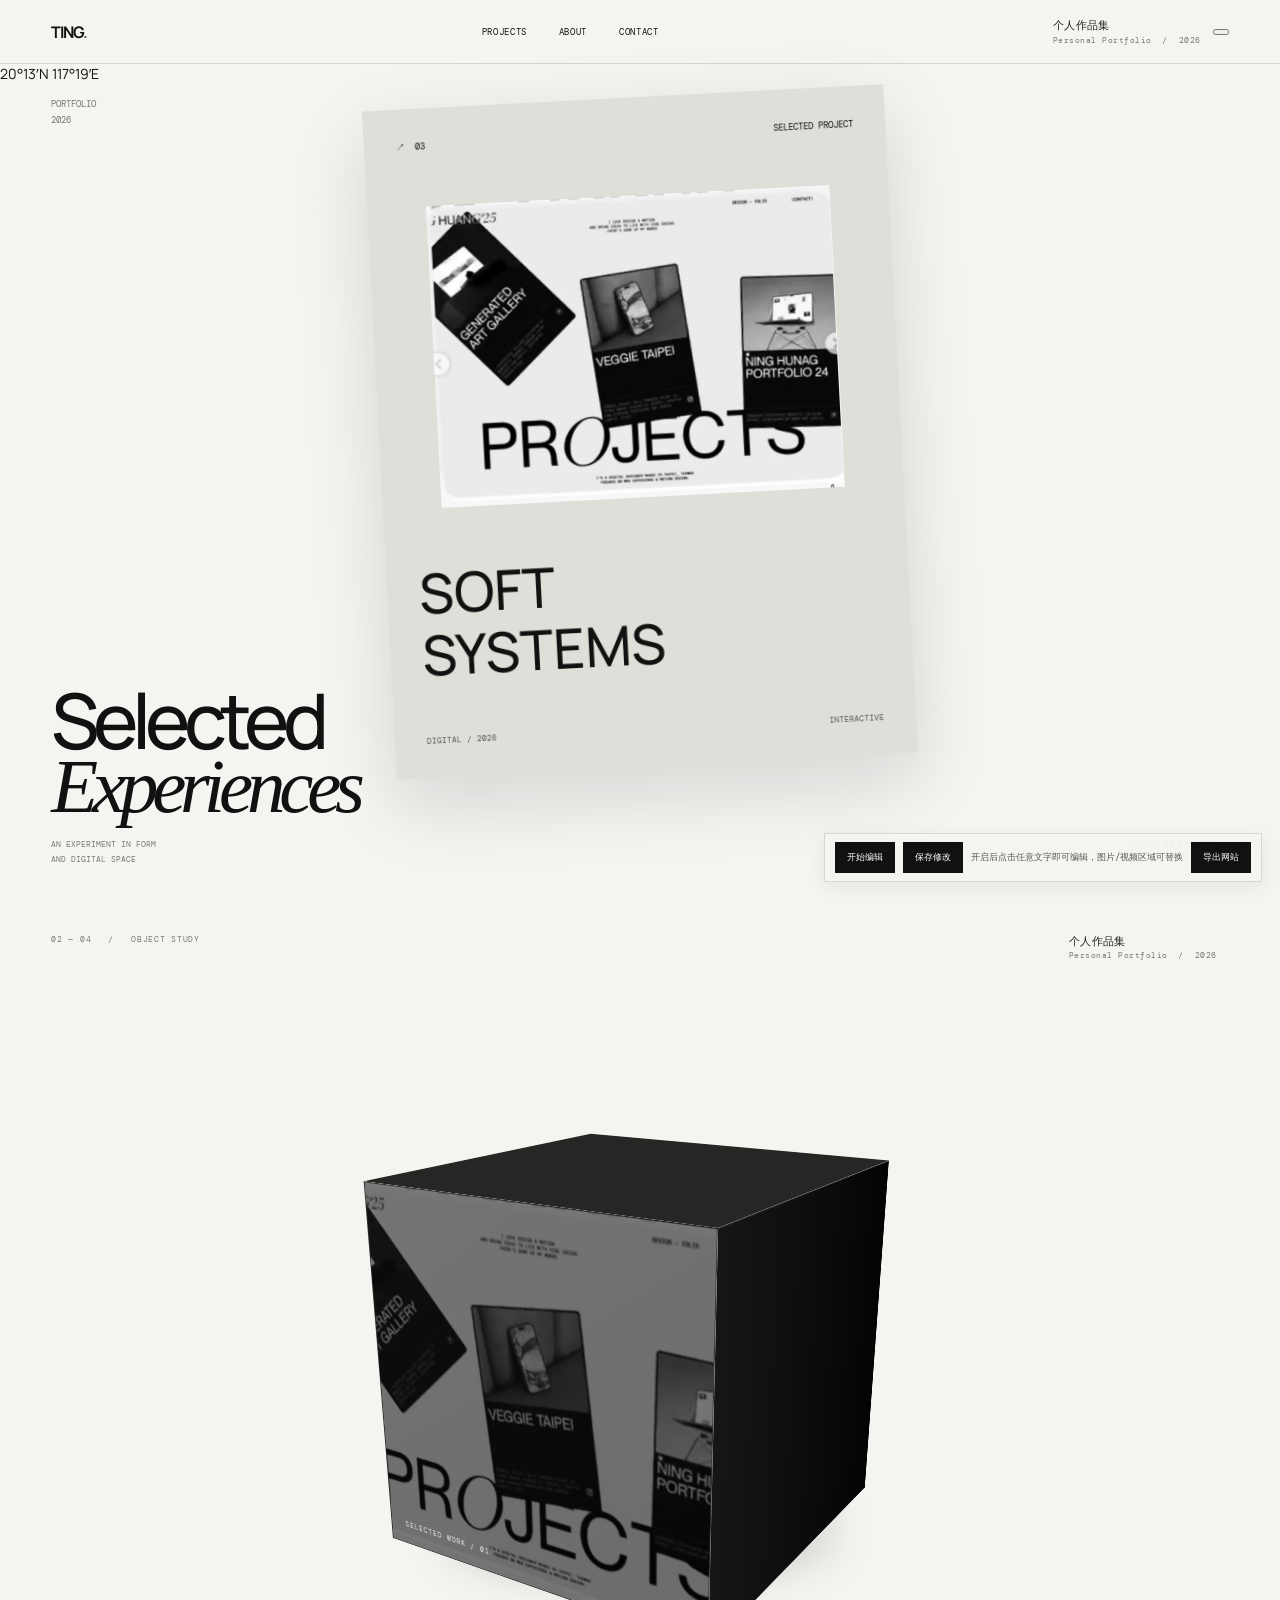
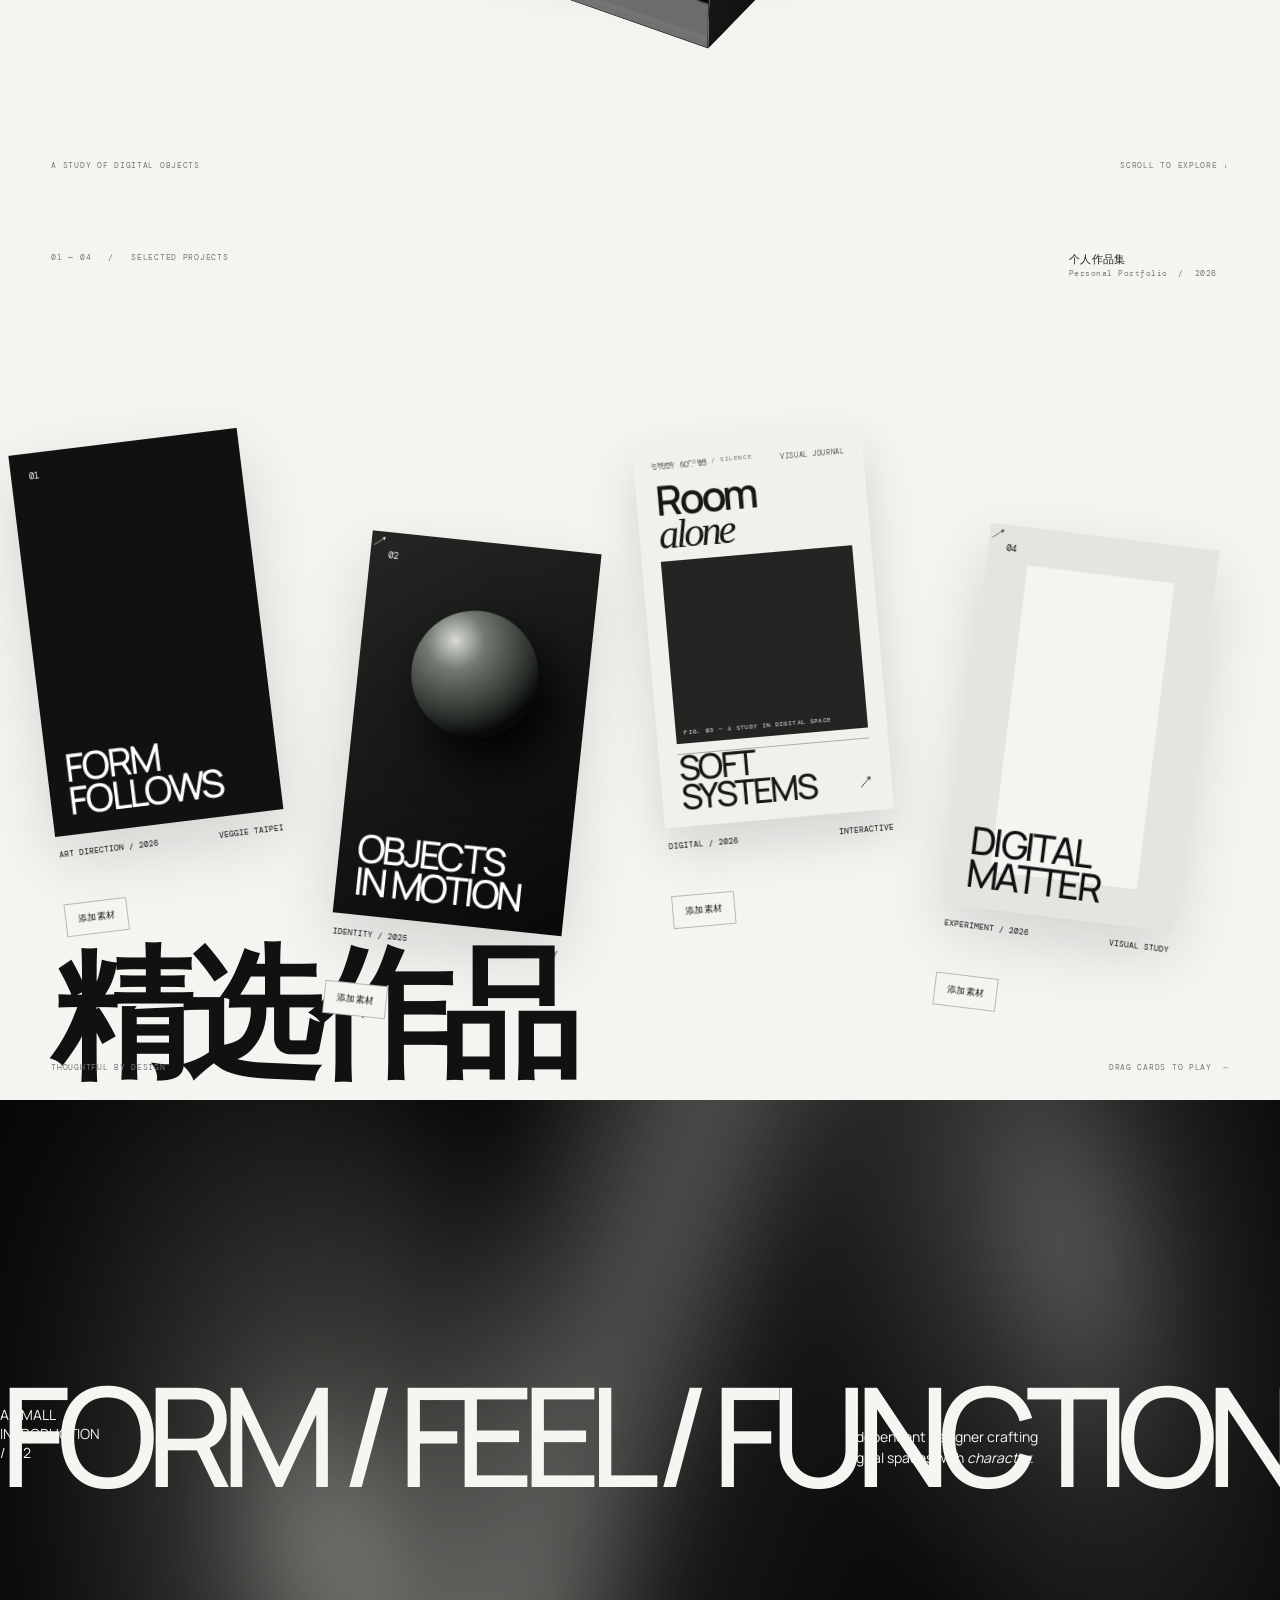
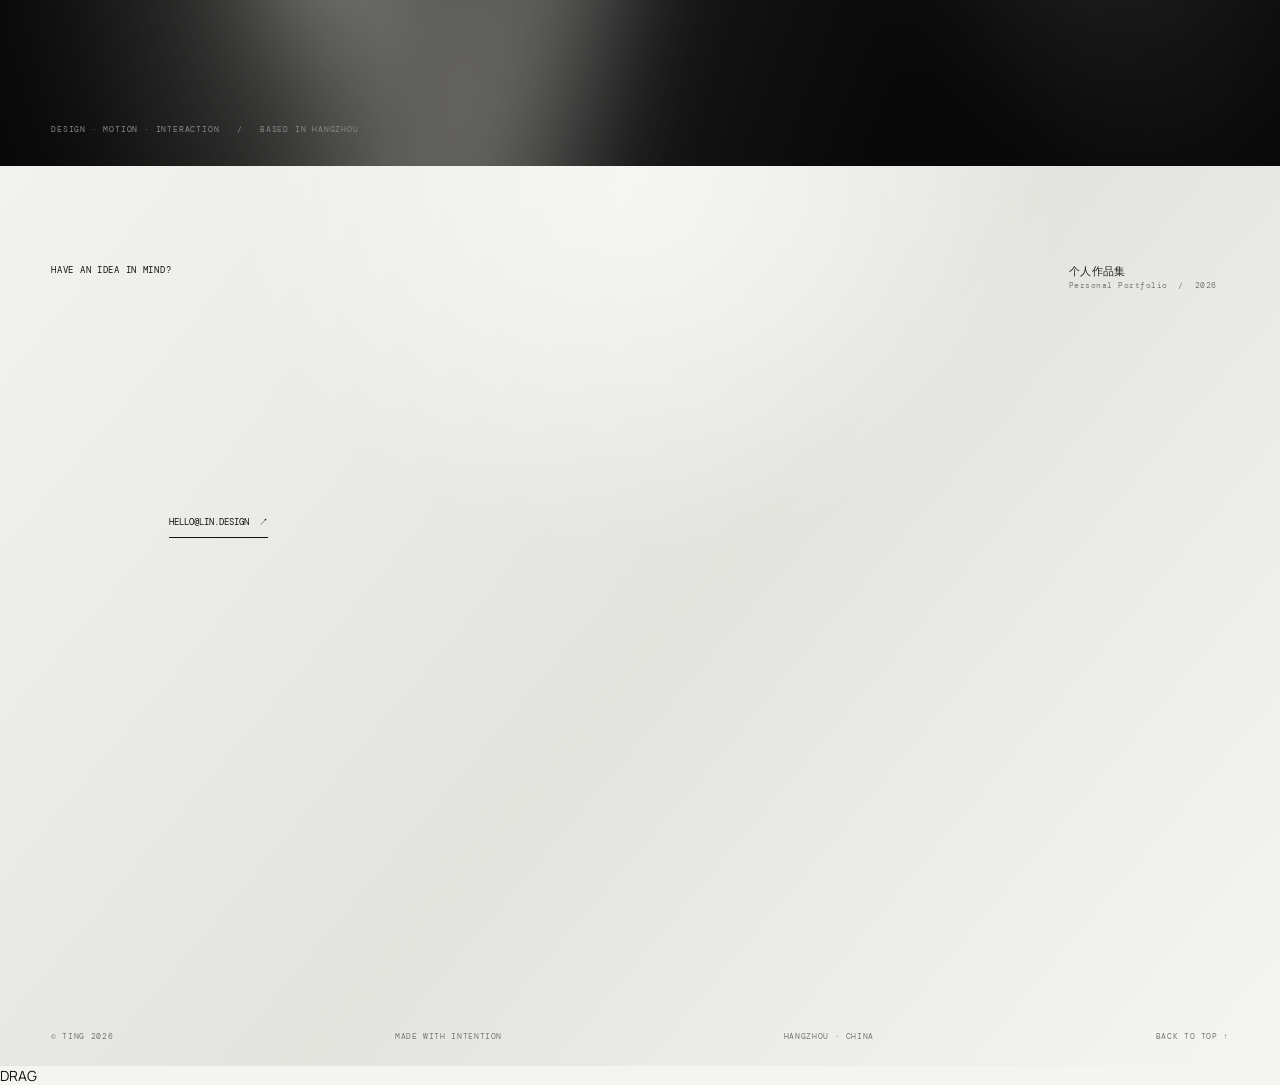
==== editor.html @ 28a39f14 "Publish exported portfolio content and media" ====
<!doctype html>
<html lang="zh-CN">
<head>
<meta charset="UTF-8"><meta name="viewport" content="width=device-width,initial-scale=1"><meta name="theme-color" content="#f3f3ef">
<meta name="description" content="TING — 独立设计师作品集，探索数字体验、视觉设计与动态交互。"><title>TING — Portfolio 2026</title>
<link rel="preconnect" href="https://fonts.googleapis.com"><link rel="preconnect" href="https://fonts.gstatic.com" crossorigin><link href="https://fonts.googleapis.com/css2?family=DM+Mono:wght@400;500&family=Manrope:wght@300;400;500;600;700&display=swap" rel="stylesheet"><link rel="stylesheet" href="style.css?v=portfolio-responsive-2026">
</head>
<body>
<header class="site-head"><a class="brand" href="#top" aria-label="TING 首页">TING<span>.</span></a><nav aria-label="主导航"><a href="#projects">PROJECTS</a><a href="#about">ABOUT</a><a href="#contact">CONTACT</a></nav><span class="edition"><b>个人作品集</b><small>Personal Portfolio&nbsp; / &nbsp;2026</small></span><button class="menu-toggle" aria-label="切换菜单" aria-expanded="false"><span></span><span></span></button></header>
<main id="top">
<section class="intro section-light"><div class="edge-note">PORTFOLIO<br>2026</div><div class="box-scene" aria-label="SOFT SYSTEMS 作品展示"><div class="showcase" id="showcase"><article class="hero-project-card"><div class="hero-card-top"><span>↗ &nbsp;03</span><span>SELECTED PROJECT</span></div><div class="hero-card-preview"><video autoplay muted loop playsinline poster="homepage-poster.jpg"><source src="素材1.mp4" type="video/mp4"></video></div><h2>SOFT<br>SYSTEMS</h2><div class="hero-card-foot"><span>DIGITAL / 2026</span><span>INTERACTIVE</span></div></article></div></div><div class="intro-caption"><span>AN EXPERIMENT IN FORM<br>AND DIGITAL SPACE</span><span>SCROLL TO EXPLORE&nbsp; ↓</span></div><h1 class="intro-title">Selected<br><i>Experiences</i></h1><span class="hero-coordinate">20°13′N&nbsp; 117°19′E</span></section>
<section class="cube-page section-light" id="showcase"><div class="cube-page-meta"><span>02 — 04 &nbsp; / &nbsp; OBJECT STUDY</span><span class="page-brand"><b>个人作品集</b><small>Personal Portfolio&nbsp; / &nbsp;2026</small></span></div><div class="cube-stage"><div class="cube-shadow"></div><div class="cube-model" id="cubeModel"><div class="cube-face cube-front"><img src="homepage-poster.jpg" alt="作品集展示"><span>SELECTED WORK / 01</span></div><div class="cube-face cube-back"></div><div class="cube-face cube-right"></div><div class="cube-face cube-left"></div><div class="cube-face cube-top"></div><div class="cube-face cube-bottom"></div></div></div><div class="cube-page-caption"><span>A STUDY OF DIGITAL OBJECTS</span><span>SCROLL TO EXPLORE ↓</span></div></section><section class="projects section-light" id="projects"><div class="section-meta"><span>01 — 04 &nbsp; / &nbsp; SELECTED PROJECTS</span><span class="page-brand"><b>个人作品集</b><small>Personal Portfolio&nbsp; / &nbsp;2026</small></span></div><h2 class="projects-title">精选作品</h2><div class="card-field" aria-label="可拖动的作品卡片"><article class="work-card card-a" tabindex="0"><a href="#about" class="card-link" aria-label="查看 Form Follows 项目"><div class="card-image image-a"><video autoplay muted loop playsinline poster="work/frame-03.jpg"><source src="素材1.mp4" type="video/mp4"></video><span>01</span><b>FORM<br>FOLLOWS</b><i>↗</i></div><div class="card-info"><span contenteditable="true">ART DIRECTION / 2026</span><span contenteditable="true">VEGGIE TAIPEI</span></div><div class="project-gallery" aria-label="项目详情素材序列"></div><label class="asset-button">添加素材<input class="asset-input" type="file" accept="image/*,video/*" multiple></label></a></article><article class="work-card card-b" tabindex="0"><a href="#about" class="card-link" aria-label="查看 Objects in Motion 项目"><div class="card-image image-b"><div class="sculpture" aria-hidden="true"></div><span>02</span><b>OBJECTS<br>IN MOTION</b><i>↗</i></div><div class="card-info"><span contenteditable="true">IDENTITY / 2025</span><span contenteditable="true">FORM STUDY</span></div><div class="project-gallery" aria-label="项目详情素材序列"></div><label class="asset-button">添加素材<input class="asset-input" type="file" accept="image/*,video/*" multiple></label></a></article><article class="work-card card-c" tabindex="0"><a href="#about" class="card-link" aria-label="查看 Soft Systems 项目"><div class="card-image image-c soft-editorial"><div class="editorial-head"><span>STUDY NO. 03</span><span>VISUAL JOURNAL</span></div><h3>Room<br><i>alone</i></h3><div class="editorial-photo"><video autoplay muted loop playsinline poster="work/frame-06.jpg"><source src="素材1.mp4" type="video/mp4"></video><span>FIG. 03 — A STUDY IN DIGITAL SPACE</span></div><div class="editorial-rule"></div><span>LIGHT / FORM / SILENCE</span><b>SOFT<br>SYSTEMS</b><i class="card-arrow">↗</i></div><div class="card-info"><span contenteditable="true">DIGITAL / 2026</span><span contenteditable="true">INTERACTIVE</span></div><div class="project-gallery" aria-label="项目详情素材序列"></div><label class="asset-button">添加素材<input class="asset-input" type="file" accept="image/*,video/*" multiple></label></a></article><article class="work-card card-d" tabindex="0"><a href="#about" class="card-link" aria-label="查看 Digital Matter 项目"><div class="card-image image-d"><div class="mini-screen"><video autoplay muted loop playsinline poster="work/frame-03.jpg"><source src="素材1.mp4" type="video/mp4"></video></div><span>04</span><b>DIGITAL<br>MATTER</b><i>↗</i></div><div class="card-info"><span contenteditable="true">EXPERIMENT / 2026</span><span contenteditable="true">VISUAL STUDY</span></div><div class="project-gallery" aria-label="项目详情素材序列"></div><label class="asset-button">添加素材<input class="asset-input" type="file" accept="image/*,video/*" multiple></label></a></article></div><div class="projects-bottom"><span>THOUGHTFUL BY DESIGN</span><span>DRAG CARDS TO PLAY&nbsp; ↔</span></div></section>
<section class="interlude" id="about"><span class="page-brand"><b>个人作品集</b><small>Personal Portfolio&nbsp; / &nbsp;2026</small></span><div class="interlude-kicker">A SMALL INTRODUCTION&nbsp; / &nbsp; 02</div><div class="interlude-word" aria-hidden="true">FORM / FEEL / FUNCTION</div><p class="about-copy">Independent designer crafting<br>digital spaces with <i>character.</i></p><span class="interlude-foot">DESIGN · MOTION · INTERACTION &nbsp; / &nbsp; BASED IN HANGZHOU</span></section>
<section class="contact" id="contact"><div class="contact-glow"></div><div class="contact-top"><span>HAVE AN IDEA IN MIND?</span><span class="page-brand"><b>个人作品集</b><small>Personal Portfolio&nbsp; / &nbsp;2026</small></span></div><p>Have a good idea?<br>Feel free to get in touch.</p><a class="email" href="mailto:hello@lin.design">HELLO@LIN.DESIGN&nbsp; ↗</a><h2>Get in<br><i>touch.</i></h2><footer><span>© TING 2026</span><span>MADE WITH INTENTION</span><span>HANGZHOU · CHINA</span><a href="#top">BACK TO TOP ↑</a></footer></section>
</main><div class="cursor-label" aria-hidden="true">DRAG</div><div class="asset-toolbar" aria-label="素材编辑工具"><button type="button" id="edit-text-toggle">开始编辑</button><button type="button" id="save-site-edits">保存修改</button><span id="editor-hint">开启后点击任意文字即可编辑，图片/视频区域可替换</span></div><script src="app.js?v=portfolio-brand-2026"></script><script src="export.js"></script></body></html>
---- style.css ----
*{box-sizing:border-box}html{scroll-behavior:smooth}body{margin:0;background:#f4f4f1;color:#111;font-family:Manrope,Arial,sans-serif;overflow-x:hidden}a{color:inherit;text-decoration:none}.site-head{height:64px;position:absolute;z-index:10;top:0;left:0;width:100%;padding:0 4vw;display:flex;align-items:center;border-bottom:1px solid #1112;font:9px 'DM Mono',monospace;letter-spacing:.07em}.brand{font:700 16px Manrope,sans-serif;letter-spacing:-.06em}.brand span{color:#546452}.site-head nav{display:flex;gap:32px;margin:auto;font-size:9px}.edition{color:#777}.section-light{background:#f4f4f1}.intro{height:100svh;min-height:660px;position:relative;overflow:hidden;padding-top:64px}.edge-note{position:absolute;top:96px;left:4vw;font:9px/1.8 'DM Mono',monospace;color:#777}.box-scene{position:absolute;left:50%;top:48%;width:min(42vw,550px);height:min(53vh,460px);perspective:1100px;transform:translate(-50%,-50%)}.showcase{position:absolute;inset:0;transform-style:preserve-3d;animation:float 8s ease-in-out infinite;transition:transform .2s ease-out}.box-face{position:absolute;inset:0;background:linear-gradient(145deg,#e6e8e2,#c5ccc2 66%,#aeb8ad);transform:translateZ(20px);box-shadow:25px 38px 70px #1112;overflow:hidden}.box-face>video{width:100%;height:100%;object-fit:cover;opacity:.24;filter:grayscale(1)}.box-side{position:absolute;top:14px;bottom:-15px;right:-26px;width:27px;background:linear-gradient(90deg,#667264,#3d493e);transform:rotateY(90deg);transform-origin:left;opacity:.75}.box-shadow{position:absolute;left:13%;right:0;height:35px;bottom:-34px;background:#10140f20;filter:blur(22px);border-radius:50%}.phone-frame{position:absolute;top:11%;left:34%;height:77%;width:32%;background:#151715;border:6px solid #101110;border-radius:20px;padding:5px;box-shadow:16px 20px 35px #141a1877;transform:translateZ(28px) rotateY(-5deg)}.phone-screen{height:100%;overflow:hidden;border-radius:12px;background:#d7dad4}.phone-screen video{width:100%;height:100%;object-fit:cover;filter:grayscale(.85)}.box-index{position:absolute;bottom:17px;left:20px;font:8px 'DM Mono',monospace;letter-spacing:.1em}.intro-caption{position:absolute;bottom:34px;left:4vw;right:4vw;display:flex;justify-content:space-between;font:8px/1.8 'DM Mono',monospace;color:#777}.intro-title{position:absolute;left:4vw;bottom:9%;font-size:clamp(40px,6vw,84px);line-height:.82;letter-spacing:-.08em;font-weight:500;margin:0;opacity:0;transform:translateY(30px);transition:1s}.intro-title i{font-family:Georgia,serif;font-weight:400}.intro-title.visible{opacity:1;transform:translateY(0)}@keyframes float{0%,100%{translate:0 0;rotate:-1deg}50%{translate:0 -12px;rotate:1deg}}.projects{height:1100px;position:relative;overflow:hidden;padding:82px 4vw}.section-meta,.projects-bottom{display:flex;justify-content:space-between;font:8px 'DM Mono',monospace;letter-spacing:.09em;color:#777}.projects-title{position:absolute;left:-.03em;bottom:80px;font-size:clamp(130px,27vw,390px);line-height:.72;letter-spacing:-.105em;font-weight:600;margin:0;z-index:0;opacity:0;transform:translateX(-40px);transition:1.1s cubic-bezier(.2,.7,.2,1)}.projects-title.visible{opacity:1;transform:translateX(0)}.card-field{position:absolute;inset:13% 0 24%;perspective:1200px}.work-card{position:absolute;width:clamp(230px,26vw,390px);opacity:0;transform:translate3d(var(--drag,0),80px,0) rotate(var(--angle)) scale(.96);transition:opacity .9s,transform 1.1s cubic-bezier(.2,.7,.2,1);touch-action:none;cursor:grab;z-index:1}.work-card:active{cursor:grabbing}.work-card.visible{opacity:1;transform:translate3d(var(--drag,0),0,0) rotate(var(--angle)) scale(1)}.card-a{--angle:-7deg;left:13%;top:5%;transition-delay:.1s}.card-b{--angle:6deg;left:40%;top:22%;transition-delay:.32s;z-index:2}.card-c{--angle:-4deg;right:7%;top:0;transition-delay:.54s}.card-image{height:clamp(260px,32vw,440px);position:relative;overflow:hidden;background:#111;color:#fff;box-shadow:0 25px 60px #0002}.card-image>video{width:100%;height:100%;object-fit:cover;opacity:.7;filter:grayscale(1);transition:transform 1.2s}.work-card:hover .card-image>video{transform:scale(1.06)}.card-image>span{position:absolute;top:17px;left:18px;font:9px 'DM Mono',monospace}.card-image>b{position:absolute;left:18px;bottom:18px;font-size:clamp(23px,3vw,40px);line-height:.86;letter-spacing:-.07em;font-weight:500}.card-info{display:flex;justify-content:space-between;padding:13px 2px;font:8px 'DM Mono',monospace;letter-spacing:.06em}.image-b{background:linear-gradient(145deg,#242624,#080908)}.sculpture{position:absolute;width:55%;aspect-ratio:1;left:23%;top:18%;border-radius:50%;background:radial-gradient(circle at 32% 25%,#d8dbd4,#727970 23%,#262b27 62%,#080908 75%);box-shadow:20px 26px 55px #000}.image-c{background:#deded9;color:#111}.mini-screen{position:absolute;inset:12% 18%;overflow:hidden;background:#111}.mini-screen video{width:100%;height:100%;object-fit:cover;filter:grayscale(1)}.projects-bottom{position:absolute;bottom:28px;left:4vw;right:4vw}.interlude{height:74vh;min-height:480px;background:#090909;color:#f5f5f1;position:relative;overflow:hidden;display:flex;align-items:center}.interlude-word{font-size:clamp(60px,13vw,190px);letter-spacing:-.09em;white-space:nowrap;font-weight:500;transform:translateX(-8%);animation:drift 24s ease-in-out infinite alternate}.interlude>span{position:absolute;bottom:32px;left:4vw;font:8px 'DM Mono',monospace;color:#888;letter-spacing:.1em}@keyframes drift{to{transform:translateX(-23%)}}.contact{height:100svh;min-height:650px;position:relative;overflow:hidden;background:linear-gradient(130deg,#f2f2ef,#e4e4df 52%,#f5f5f3);padding:98px 4vw 30px}.contact-glow{position:absolute;width:70vw;height:60vw;left:15%;top:-40%;background:radial-gradient(ellipse,#fff9,#fff0 68%);filter:blur(20px);pointer-events:none}.contact-top{position:relative;display:flex;justify-content:space-between;font:9px 'DM Mono',monospace;letter-spacing:.08em}.contact p{position:relative;margin:13vh 0 0 10%;font-size:clamp(23px,3vw,42px);line-height:1.05;letter-spacing:-.06em;opacity:0;transform:translateY(25px);transition:1s}.contact p.visible{opacity:1;transform:translateY(0)}.email{display:inline-block;position:relative;margin:28px 0 0 10%;font:9px 'DM Mono',monospace;border-bottom:1px solid #111;padding-bottom:8px}.contact h2{position:absolute;left:-.025em;bottom:-.17em;margin:0;font-size:clamp(110px,24vw,350px);line-height:.7;letter-spacing:-.11em;font-weight:600;opacity:0;transform:translateY(40px);transition:1.2s}.contact h2.visible{opacity:1;transform:translateY(0)}.contact h2 i{font-family:Georgia,serif;font-weight:400}.contact footer{position:absolute;bottom:25px;left:4vw;right:4vw;display:flex;justify-content:space-between;font:8px 'DM Mono',monospace;color:#777;letter-spacing:.08em;z-index:2}@media(max-width:700px){.site-head{height:56px;padding:0 5vw}.edition{display:none}.site-head nav{margin-right:0;gap:18px}.intro{min-height:700px}.box-scene{width:72vw;height:39vh;top:44%}.intro-title{font-size:12vw;bottom:12%}.intro-caption{bottom:20px}.projects{height:1050px;padding:72px 5vw}.section-meta span:last-child{display:none}.card-field{inset:14% 0 27%}.work-card{width:58vw}.card-image{height:58vw}.card-a{left:4%;top:4%}.card-b{left:34%;top:32%}.card-c{right:1%;top:58%}.projects-title{font-size:28vw;bottom:90px}.projects-bottom{left:5vw;right:5vw;font-size:7px}.contact{min-height:650px;padding:82px 5vw 24px}.contact p{margin:16vh 0 0 4%;font-size:8vw}.email{margin-left:4%}.contact h2{font-size:25vw;bottom:-.12em}.contact footer{left:5vw;right:5vw;font-size:7px}.contact footer span:nth-child(2){display:none}.interlude{height:55vh;min-height:350px}}
.box-scene{width:min(42vw,550px);height:min(53vh,460px)}
.box-face{background:#c8cec5}
.showcase-video{position:absolute;inset:0;width:100%;height:100%;object-fit:cover;display:block}
.box-index{z-index:1;padding:5px 7px;background:#c8cec599;color:#181a17;text-shadow:0 1px 5px #fff8}
@media(max-width:700px){.box-scene{width:72vw;height:39vh}}
.intro{background:#f4f4f1}
.box-scene{position:absolute;inset:0;width:100%;height:100%;left:0;top:0;perspective:1600px;transform:none}
.showcase{inset:0;animation:none}
.box-face{inset:0;transform:translateZ(0);box-shadow:none;background:#111}
.showcase-video{object-fit:cover;object-position:center center;filter:none;opacity:1;backface-visibility:hidden}
.box-side,.box-top,.box-shadow,.box-index{display:none}
.edge-note,.intro-caption,.hero-coordinate{z-index:2;text-shadow:0 1px 10px #f4f4f1}
.intro-title{z-index:2;text-shadow:0 1px 12px #f4f4f1}
@media(max-width:700px){.box-scene{inset:0;width:100%;height:100%;top:0}.showcase{inset:0}}
.showcase-video{filter:brightness(1.75) contrast(1.08) saturate(1.04);}
/* 首页沿用项目页第三张作品卡片的视觉语言 */
.intro{background:#f4f4f1}
.box-scene{position:absolute;left:50%;top:48%;width:min(35vw,430px);height:min(68vh,570px);perspective:1400px;transform:translate(-50%,-50%)}
.showcase{inset:0;transform-style:preserve-3d;animation:float 8s ease-in-out infinite;transition:transform .2s ease-out}
.hero-project-card{position:absolute;inset:0;padding:clamp(14px,2vw,26px);background:#dfdfd9;color:#111;box-shadow:0 26px 70px #1112;transform:rotate(-3deg);display:flex;flex-direction:column;justify-content:space-between}
.hero-card-top,.hero-card-foot{display:flex;justify-content:space-between;font:9px 'DM Mono',monospace;letter-spacing:.06em}
.hero-card-preview{height:62%;margin:10px 7% 0;overflow:hidden;background:#eee}
.hero-card-preview img{width:100%;height:100%;display:block;object-fit:cover;object-position:center;filter:none}
.hero-project-card h2{margin:4px 0 0;font-size:clamp(32px,5vw,66px);line-height:.78;letter-spacing:-.09em;font-weight:500}
.hero-card-foot{padding-top:10px;color:#555;font-size:8px}
.box-side,.box-top,.box-shadow,.box-index{display:none}
@media(max-width:700px){.box-scene{width:68vw;height:58vh;top:46%}.hero-project-card{padding:15px}.hero-project-card h2{font-size:12vw}.hero-card-top{font-size:7px}}
.hero-card-preview video{width:100%;height:100%;display:block;object-fit:cover;filter:grayscale(1);transition:transform 1.2s}
.hero-project-card:hover .hero-card-preview video{transform:scale(1.06)}
.box-scene{width:min(43vw,540px);height:min(76vh,700px)}
.hero-project-card{padding:clamp(18px,2.5vw,34px)}
.hero-card-preview{height:64%;margin:14px 6% 0}
.hero-project-card h2{font-size:clamp(42px,5.7vw,78px)}
@media(max-width:700px){.box-scene{width:min(78vw,420px);height:min(62vh,600px)}.hero-project-card{padding:17px}.hero-project-card h2{font-size:13vw}}
.card-d{--angle:5deg;right:9%;top:48%;z-index:3;transition-delay:.72s}
.image-d{background:#e5e5e0;color:#111}
.image-d .mini-screen{inset:10% 18%;background:#f4f4f1}
.image-d .mini-screen video{filter:grayscale(1)}
.work-card.visible{animation:card-drift 9s ease-in-out infinite;animation-delay:var(--float-delay,0s)}
.card-a{--float-delay:0s}.card-b{--float-delay:-2.2s}.card-c{--float-delay:-4.4s}.card-d{--float-delay:-6.6s}
@keyframes card-drift{0%,100%{translate:0 0;rotate:0deg}50%{translate:14px -18px;rotate:1.2deg}}
@media(max-width:700px){.projects{height:1300px}.card-field{inset:12% 0 20%}.card-a{left:2%;top:1%}.card-b{left:35%;top:22%}.card-c{right:2%;top:45%}.card-d{left:24%;right:auto;top:68%}}
/* 第四张卡片移入右侧内层，与左侧两张形成镜像错位 */
.card-d{left:auto;right:28%;top:36%;z-index:3}
@media(max-width:700px){.card-d{left:24%;right:auto;top:68%}}
/* 镜像布局：左侧 01/02 对应右侧 03/04，03 内移，04 外侧 */
.card-a{left:13%;right:auto;top:5%}
.card-b{left:40%;right:auto;top:22%}
.card-c{left:auto;right:20%;top:5%}
.card-d{left:auto;right:40%;top:22%}
@media(max-width:700px){.card-a{left:4%;top:4%}.card-b{left:34%;top:32%}.card-c{right:1%;top:58%}.card-d{left:24%;right:auto;top:68%}}
/* Force the desktop mirror coordinates for the four-card composition */
@media(min-width:701px){#projects .card-a{left:13%;right:auto}#projects .card-b{left:40%;right:auto}#projects .card-c{left:auto;right:20%!important;top:5%}#projects .card-d{left:auto;right:40%!important;top:22%}}
@media(min-width:701px){#projects .card-a{left:13%;right:auto}#projects .card-b{left:40%;right:auto}#projects .card-c{left:61%;right:auto!important;top:5%}#projects .card-d{left:81%;right:auto!important;top:22%}}
.cube-page{height:100svh;min-height:680px;position:relative;overflow:hidden;background:#f4f4f1;perspective:1200px}
.cube-page-meta{position:absolute;top:34px;left:4vw;right:4vw;display:flex;justify-content:space-between;color:#777;font:8px 'DM Mono',monospace;letter-spacing:.09em}
.cube-stage{position:absolute;left:50%;top:50%;width:min(38vw,470px);height:min(38vw,470px);transform:translate(-50%,-50%);perspective:1100px}
.cube-model{--size:min(31vw,360px);position:absolute;width:var(--size);height:var(--size);left:50%;top:50%;transform-style:preserve-3d;transform:translate(-50%,-50%) rotateX(-19deg) rotateY(-32deg);animation:cube-float 8s ease-in-out infinite;transition:transform .25s ease-out}
.cube-face{position:absolute;width:100%;height:100%;background:#111;backface-visibility:hidden;border:1px solid #ffffff18;box-shadow:inset 0 0 70px #fff06;overflow:hidden}
.cube-front{transform:translateZ(calc(var(--size)/2));background:linear-gradient(145deg,#272927,#080908)}.cube-front img{width:100%;height:100%;object-fit:cover;opacity:.72;filter:grayscale(1) brightness(.62)}.cube-front span{position:absolute;left:18px;bottom:16px;color:#eee;font:8px 'DM Mono',monospace;letter-spacing:.12em}
.cube-back{transform:rotateY(180deg) translateZ(calc(var(--size)/2));background:linear-gradient(145deg,#171918,#050605)}.cube-right{transform:rotateY(90deg) translateZ(calc(var(--size)/2));background:linear-gradient(90deg,#151715,#030403)}.cube-left{transform:rotateY(-90deg) translateZ(calc(var(--size)/2));background:linear-gradient(90deg,#0a0b0a,#232623)}.cube-top{transform:rotateX(90deg) translateZ(calc(var(--size)/2));background:#242724}.cube-bottom{transform:rotateX(-90deg) translateZ(calc(var(--size)/2));background:#050605}
.cube-shadow{position:absolute;width:80%;height:18%;left:10%;bottom:3%;border-radius:50%;background:#08090840;filter:blur(25px);animation:cube-shadow 8s ease-in-out infinite}.cube-page-caption{position:absolute;bottom:30px;left:4vw;right:4vw;display:flex;justify-content:space-between;color:#777;font:8px 'DM Mono',monospace;letter-spacing:.09em}
@keyframes cube-float{0%,100%{translate:0 0;rotate:0deg}50%{translate:0 -16px;rotate:2deg}}@keyframes cube-shadow{0%,100%{transform:scale(1);opacity:.7}50%{transform:scale(.82);opacity:.38}}
@media(max-width:700px){.cube-page{min-height:620px}.cube-stage{width:85vw;height:85vw}.cube-model{--size:min(68vw,330px)}.cube-page-meta,.cube-page-caption{left:5vw;right:5vw;font-size:7px}.cube-page-meta span:last-child{display:none}}
.cube-model{--mouse-tilt-x:0deg;--mouse-tilt-y:0deg;transform:translate(-50%,-50%) rotateX(calc(-19deg + var(--mouse-tilt-x))) rotateY(calc(-32deg + var(--mouse-tilt-y)));rotate:y 0deg;animation:cube-float 8s ease-in-out infinite,cube-turn 24s linear infinite;will-change:transform,rotate}
@keyframes cube-turn{from{rotate:y 0deg}to{rotate:y 360deg}}
.cube-stage{cursor:grab;touch-action:pan-y}.cube-stage:active{cursor:grabbing}
@media(prefers-reduced-motion:reduce){.cube-model,.cube-shadow{animation:none}}
/* 四张卡片从画面两侧错峰滑入，随后悬浮旋转 */
@media(min-width:701px){
#projects .work-card{transform:rotate(var(--angle)) scale(.96);translate:var(--entry-x,0) 70px;transition:opacity .9s ease,translate 1.25s cubic-bezier(.2,.7,.2,1),transform 1.1s cubic-bezier(.2,.7,.2,1)}
#projects .work-card.visible{transform:rotate(var(--angle)) scale(1);translate:var(--drag,0) 0;animation:card-float 8s ease-in-out infinite;animation-delay:var(--float-delay,0s)}
#projects .card-a{--entry-x:-110vw;--angle:-7deg;--float-delay:0s}
#projects .card-b{--entry-x:-110vw;--angle:6deg;--float-delay:-2s}
#projects .card-c{--entry-x:110vw;--angle:-4deg;--float-delay:-4s}
#projects .card-d{--entry-x:110vw;--angle:5deg;--float-delay:-6s}
#projects .work-card.visible{--entry-x:0px}
}
@keyframes card-float{0%,100%{translate:0 0;rotate:0deg}50%{translate:15px -18px;rotate:1.5deg}}
@media(max-width:700px){#projects .work-card{animation:none}}
@media(min-width:701px){#projects .work-card.visible{animation-delay:1.6s}}
/* Revert latest card-copy and entry-motion revision */
@media(min-width:701px){
#projects .work-card{translate:none;transform:translate3d(var(--drag,0),80px,0) rotate(var(--angle)) scale(.96);transition:opacity .9s,transform 1.1s cubic-bezier(.2,.7,.2,1);}
#projects .work-card.visible{transform:translate3d(var(--drag,0),0,0) rotate(var(--angle)) scale(1);animation:card-drift 9s ease-in-out infinite;animation-delay:var(--float-delay,0s)}
#projects .card-a{--entry-x:0;--angle:-7deg;--float-delay:0s}
#projects .card-b{--entry-x:0;--angle:6deg;--float-delay:-2.2s}
#projects .card-c{--entry-x:0;--angle:-4deg;--float-delay:-4.4s}
#projects .card-d{--entry-x:0;--angle:5deg;--float-delay:-6.6s}
}
@media(max-width:700px){#projects .work-card{translate:none;animation:none}}
/* Project page only: balanced four-card composition and Chinese section title */
.projects{height:min(100svh,1000px);min-height:900px;padding:52px 4vw;}
.projects-title{font-size:clamp(64px,12vw,190px);left:4vw;bottom:30px;line-height:.85;letter-spacing:-.08em;z-index:0;}
.card-field{inset:13% 0 23%;perspective:1500px;}
#projects .work-card{width:clamp(210px,20vw,310px);}
#projects .card-image{height:clamp(260px,29vw,390px);}
#projects .card-a{left:5%;right:auto;top:8%;z-index:1}
#projects .card-b{left:28%;right:auto;top:25%;z-index:2}
#projects .card-c{left:52%;right:auto;top:6%;z-index:3}
#projects .card-d{left:75%;right:auto;top:24%;z-index:4}
#projects .card-field .work-card{transform:translate3d(0,45px,0) rotate(var(--angle)) scale(.96);transition:opacity .7s ease,transform 1.2s cubic-bezier(.2,.7,.2,1);}
#projects .card-a{--angle:-7deg;transition-delay:.1s;--float-delay:0s}
#projects .card-b{--angle:6deg;transition-delay:.35s;--float-delay:-2s}
#projects .card-c{--angle:-5deg;transition-delay:.6s;--float-delay:-4s}
#projects .card-d{--angle:7deg;transition-delay:.85s;--float-delay:-6s}
#projects .card-field .work-card.visible{transform:translate3d(var(--drag,0),0,0) rotate(var(--angle)) scale(1);animation:project-card-float 9s ease-in-out infinite;animation-delay:var(--float-delay)}
@keyframes project-card-float{0%,100%{translate:0 0;rotate:0deg}50%{translate:12px -16px;rotate:1.3deg}}
@media(max-width:900px){.projects{height:1200px;min-height:1200px}.projects-title{font-size:20vw;bottom:42px}.card-field{inset:12% 0 28%}#projects .work-card{width:clamp(210px,38vw,290px)}#projects .card-image{height:clamp(250px,45vw,340px)}#projects .card-a{left:3%;top:4%}#projects .card-b{left:50%;top:20%}#projects .card-c{left:3%;top:44%}#projects .card-d{left:50%;top:60%}}
@media(max-width:560px){.projects{height:1450px;min-height:1450px}.projects-title{font-size:22vw}.card-field{inset:10% 0 25%}#projects .work-card{width:58vw}#projects .card-image{height:62vw}#projects .card-a{left:4%;top:0}#projects .card-b{left:37%;top:21%}#projects .card-c{left:4%;top:44%}#projects .card-d{left:37%;top:66%}}
/* Card 03 editorial redesign; preserve its established angle and placement */
#projects .card-c{--angle:-5deg;}
#projects .card-c .soft-editorial{background:#f1f0ec;color:#171715;padding:clamp(15px,1.5vw,22px);display:flex;flex-direction:column;justify-content:flex-start;box-shadow:0 22px 48px #0002;}
#projects .card-c .editorial-head{display:flex;justify-content:space-between;font:7px 'DM Mono',monospace;letter-spacing:.08em;color:#555;}
#projects .card-c .soft-editorial h3{margin:12px 0 10px;font-size:clamp(26px,3.2vw,44px);line-height:.8;letter-spacing:-.08em;font-weight:600;}
#projects .card-c .soft-editorial h3 i{font-family:Georgia,serif;font-weight:400;}
#projects .card-c .editorial-photo{position:relative;height:53%;min-height:130px;overflow:hidden;background:#242422;}
#projects .card-c .editorial-photo video{width:100%;height:100%;object-fit:cover;filter:grayscale(1) contrast(1.18) brightness(.72);}
#projects .card-c .editorial-photo span{position:absolute;left:8px;bottom:7px;color:white;font:6px 'DM Mono',monospace;letter-spacing:.06em;}
#projects .card-c .editorial-rule{height:1px;background:#aaa;margin:10px 0 7px;}
#projects .card-c .soft-editorial>span:not(.card-arrow){font:6px 'DM Mono',monospace;letter-spacing:.1em;color:#666;}
#projects .card-c .soft-editorial>b{position:absolute;left:clamp(15px,1.5vw,22px);bottom:16px;font-size:clamp(22px,2.7vw,36px);line-height:.82;letter-spacing:-.08em;font-weight:500;}
#projects .card-c .soft-editorial .card-arrow{position:absolute;right:18px;bottom:17px;font-style:normal;font-size:16px;}
/* Page 4: soft flowing monochrome light, inspired by the reference image */
.interlude{isolation:isolate;background:#080808}
.interlude::before{content:"";position:absolute;inset:-24%;z-index:-1;pointer-events:none;background:radial-gradient(ellipse 22% 72% at 34% 54%,#f4f3edaa 0%,#d9d8d055 25%,transparent 72%),radial-gradient(ellipse 17% 70% at 72% 42%,#ffffff80 0%,#d4d3cf33 34%,transparent 76%),linear-gradient(122deg,transparent 30%,#f4f3ed00 40%,#f4f3ed66 48%,#ffffff12 54%,transparent 64%);filter:blur(34px);opacity:.8;transform:rotate(-12deg) scale(1.12);animation:interlude-light-flow 16s ease-in-out infinite alternate}
.interlude::after{content:"";position:absolute;inset:0;z-index:-1;pointer-events:none;background:linear-gradient(90deg,#08080888,transparent 30%,transparent 72%,#08080866)}
.interlude-word,.interlude-kicker,.about-copy,.interlude-foot{position:relative;z-index:1}
@keyframes interlude-light-flow{0%{transform:translate3d(-6%,2%,0) rotate(-15deg) scale(1.08);background-position:0% 50%,100% 40%,50% 50%}100%{transform:translate3d(7%,-3%,0) rotate(-6deg) scale(1.22);background-position:100% 45%,0% 60%,70% 45%}}
@media(prefers-reduced-motion:reduce){.interlude::before{animation:none}}
.asset-button{display:inline-flex;align-items:center;justify-content:center;margin:4px 2px 14px;padding:9px 12px;border:1px solid #1114;background:#f4f4f1;color:#111;font:9px 'DM Mono',monospace;letter-spacing:.04em;cursor:pointer;transition:background .2s,color .2s;position:relative;z-index:6}.asset-button:hover{background:#111;color:#f4f4f1}.asset-input{position:absolute;width:1px;height:1px;opacity:0;overflow:hidden}.asset-toolbar{position:fixed;right:18px;bottom:18px;z-index:30;display:flex;gap:10px;align-items:center;padding:8px 10px;background:#f4f4f1eF;border:1px solid #1112;box-shadow:0 5px 20px #0001;font:9px 'DM Mono',monospace}.asset-toolbar button{border:0;background:#111;color:white;padding:9px 12px;font:inherit;cursor:pointer}.asset-toolbar span{color:#555}.projects .work-card{height:auto}.projects .card-link{display:block}.projects .card-info span[contenteditable="true"]{outline:none}.projects .card-info span[contenteditable="true"]:focus{outline:1px dashed #777;outline-offset:3px}
.asset-toolbar{gap:8px}.asset-toolbar button{white-space:nowrap}.site-editing [contenteditable="true"]{outline:1px dashed #b94b42;outline-offset:3px;cursor:text}.site-editing [data-media-id]{cursor:pointer}.site-media-input{position:absolute;inset:0;width:100%;height:100%;opacity:0;cursor:pointer;z-index:8}.user-replacement-media{position:absolute;inset:0;width:100%;height:100%;object-fit:cover;z-index:2}
.direct-media-picker{position:absolute!important;width:1px!important;height:1px!important;opacity:0!important;pointer-events:none!important;}
.project-gallery{display:flex;gap:10px;overflow-x:auto;max-width:100%;padding:10px 2px;scroll-snap-type:x mandatory}.gallery-item{position:relative;flex:0 0 min(72%,220px);margin:0;scroll-snap-align:start;background:#e6e5e0}.gallery-item>img,.gallery-item>video{display:block;width:100%;height:150px;object-fit:cover}.gallery-item figcaption{display:flex;gap:6px;padding:6px}.gallery-item button{border:1px solid #aaa;background:#f4f4f1;padding:4px 8px;font:10px 'DM Mono',monospace;cursor:pointer}.asset-button{display:inline-flex;margin:8px 0 16px;cursor:pointer}.work-card .card-link{height:auto}.work-card .asset-button{position:relative;z-index:12}.site-editing [contenteditable="true"]{outline:1px dashed #d4554d;outline-offset:3px;cursor:text}.portfolio-cover{position:absolute;inset:0;width:100%;height:100%;object-fit:cover;z-index:3}
/* Responsive pass: large desktop, laptop, tablet and mobile */
html{font-size:clamp(14px,.85vw,17px)}
img,video{max-width:100%}
.site-head{padding-inline:clamp(18px,4vw,72px)}
.edition,.page-brand{display:flex;flex-direction:column;align-items:flex-end;justify-content:center;gap:3px;white-space:nowrap;color:#777;line-height:1.15}
.edition b,.page-brand b{font:500 11px/1.2 Manrope,Arial,sans-serif;letter-spacing:.03em;color:#222}
.edition small,.page-brand small{font:8px/1.25 'DM Mono',monospace;letter-spacing:.06em;color:#777}
.interlude>.page-brand{position:absolute;top:34px;right:4vw;z-index:3}
.contact-top>.page-brand{position:static}
.contact footer{gap:18px}
@media(max-width:760px){.edition{display:flex}.edition b,.page-brand b{font-size:10px}.edition small,.page-brand small{font-size:7px}.cube-page-meta .page-brand,.section-meta .page-brand{display:flex}.interlude>.page-brand{top:26px;right:18px}.contact footer{gap:8px;font-size:6px}.contact footer a{display:none}}
@media(max-width:520px){.site-head{padding-inline:14px}.edition{max-width:120px}.edition small{font-size:6px}.cube-page-meta .page-brand small,.section-meta .page-brand small{font-size:6px}.contact-top{align-items:flex-start}.contact-top>.page-brand{font-size:7px}}
.intro-title{font-size:clamp(48px,6vw,100px)}
.box-scene{width:min(38vw,560px);height:min(64vh,620px)}
.hero-project-card{width:100%;min-height:100%;}
.projects{height:auto;min-height:clamp(900px,100svh,1120px);padding-inline:clamp(24px,4vw,72px)}
.projects-title{font-size:clamp(72px,11vw,190px);left:clamp(24px,4vw,72px);max-width:92vw;overflow-wrap:anywhere}
.card-field{left:50%;right:auto;width:min(100%,1600px);transform:translateX(-50%);inset-block:23% 15%;}
#projects .work-card{width:clamp(220px,18vw,320px)}
#projects .card-image{height:clamp(280px,30vw,410px)}
#projects .card-a{left:3%;top:6%}#projects .card-b{left:27%;top:24%}#projects .card-c{left:51%;top:5%}#projects .card-d{left:75%;top:23%}
.projects-bottom{left:clamp(24px,4vw,72px);right:clamp(24px,4vw,72px)}
.interlude-word{font-size:clamp(56px,11vw,178px)}
.contact h2{font-size:clamp(120px,22vw,340px)}
.asset-toolbar{max-width:min(96vw,680px)}
@media(min-width:1600px){.card-field{max-width:1680px}#projects .work-card{width:clamp(280px,17vw,350px)}#projects .card-image{height:clamp(360px,27vw,460px)}.projects-title{font-size:clamp(160px,10vw,220px)}}
@media(max-width:1100px){.site-head nav{gap:clamp(14px,2.5vw,28px)}.edition{font-size:8px}.box-scene{width:min(48vw,500px);height:min(58vh,540px)}#projects .work-card{width:clamp(210px,22vw,270px)}#projects .card-image{height:clamp(270px,31vw,360px)}#projects .card-a{left:1%}#projects .card-b{left:26%}#projects .card-c{left:51%}#projects .card-d{left:76%}}
@media(max-width:760px){
 .site-head{height:58px;padding-inline:18px}.site-head nav{gap:14px;font-size:8px}.edition{display:none}
 .intro{min-height:720px;height:100svh}.edge-note{top:76px;left:18px}.box-scene{width:min(78vw,430px);height:min(58vh,500px);top:45%}
 .intro-title{left:18px;bottom:12%;font-size:clamp(44px,10vw,76px)}.intro-caption{left:18px;right:18px;bottom:18px;font-size:7px}
 .cube-page{min-height:680px;height:100svh}.cube-page-meta,.cube-page-caption{left:18px;right:18px}
 .projects{height:auto;min-height:1420px;padding:70px 18px 120px;overflow:hidden}.section-meta{left:18px;right:18px;font-size:7px}.card-field{left:0;width:100%;transform:none;inset:12% 0 22%;}
 #projects .work-card{width:clamp(205px,42vw,290px)}#projects .card-image{height:clamp(260px,48vw,350px)}
 #projects .card-a{left:3%;top:1%}#projects .card-b{left:52%;top:19%}#projects .card-c{left:3%;top:43%}#projects .card-d{left:52%;top:61%}
 .projects-title{font-size:clamp(74px,17vw,140px);left:18px;bottom:35px;max-width:90vw}.projects-bottom{left:18px;right:18px;bottom:16px;font-size:7px}
 .interlude{min-height:540px;height:76svh}.interlude-word{font-size:clamp(54px,12vw,100px)}.about-copy{max-width:40vw;font-size:14px}
 .contact{min-height:720px;height:100svh;padding:82px 18px 28px}.contact p{margin:15vh 0 0 4%;max-width:85%;font-size:clamp(23px,6vw,38px)}.email{margin-left:4%}.contact h2{font-size:clamp(118px,24vw,220px);left:-.02em;bottom:-.08em}.contact footer{left:18px;right:18px;font-size:7px}
 .asset-toolbar{left:10px;right:10px;bottom:10px;width:auto;max-width:none;flex-wrap:wrap;justify-content:center;padding:7px;gap:6px}.asset-toolbar span{flex-basis:100%;text-align:center;font-size:8px}.asset-toolbar button{padding:8px 10px}
}
@media(max-width:520px){
 .site-head nav{gap:10px}.site-head nav a{font-size:7px}.intro{min-height:680px}.box-scene{width:84vw;height:54vh;top:43%}.intro-title{font-size:12vw;bottom:13%}
 .projects{min-height:1780px;padding-top:66px}.section-meta span:last-child{display:none}.card-field{inset:10% 0 20%}
 #projects .work-card{width:66vw}#projects .card-image{height:72vw}
 #projects .card-a{left:3%;top:0}#projects .card-b{left:31%;top:22%}#projects .card-c{left:3%;top:47%}#projects .card-d{left:31%;top:72%}
 .projects-title{font-size:19vw;bottom:37px}.projects-bottom{font-size:6px}.projects-bottom span:last-child{display:none}
 .cube-model{--size:min(68vw,300px)}.cube-stage{width:94vw;height:94vw}
 .interlude{min-height:500px}.interlude-word{font-size:13vw}.about-copy{max-width:55vw;font-size:12px}
 .contact-top{font-size:8px}.contact h2{font-size:27vw}.contact footer span:nth-child(2){display:none}
}
@media(max-height:700px) and (min-width:761px){.intro,.cube-page,.contact{min-height:620px}.projects{min-height:820px}.card-field{inset-block:22% 17%}#projects .card-image{height:clamp(230px,38vh,300px)}#projects .work-card{width:clamp(190px,17vw,260px)}}
/* Reliable editing hit areas and ordered project media */
.project-gallery{position:relative;z-index:8;display:flex;flex-direction:column;gap:12px;overflow:visible;padding:12px 0;}
.gallery-item{display:grid;grid-template-columns:minmax(0,1fr) auto;align-items:center;gap:8px;margin:0;padding:8px;background:#eeede8;border:1px solid #1111;}
.gallery-item>img,.gallery-item>video{grid-column:1/-1;width:100%;height:clamp(180px,35vw,560px);object-fit:contain;background:#111;}
.gallery-item figcaption{grid-column:1/-1;display:flex;align-items:center;gap:8px;padding:2px;font:10px 'DM Mono',monospace;}
.gallery-item figcaption span{margin-right:auto}.gallery-item button{cursor:pointer}
.portfolio-cover{z-index:0!important}.card-image>*:not(.portfolio-cover){z-index:2}.soft-editorial .portfolio-cover{inset:0}
.hero-card-preview,.cube-front,.card-image{cursor:pointer}.hero-card-preview .portfolio-cover,.cube-front .portfolio-cover{object-fit:cover}

/* Portfolio bilingual page headers */
@media(max-width:760px){.site-head .edition{display:flex!important}.cube-page-meta span.page-brand,.section-meta span.page-brand{display:flex!important}}
@media(max-width:520px){.section-meta span.page-brand{display:flex!important}.contact-top>.page-brand{margin-left:auto}}

/* Align bilingual portfolio labels on one left edge; keep the page mark separate. */
.edition,.page-brand{position:relative;align-items:flex-start;text-align:left;padding-right:12px}
.edition::after,.page-brand::after{content:"";position:absolute;right:0;bottom:1px;width:7px;height:4px;background:#73736d}

/* 首页展示卡片：固定海报比例，依据视口宽高缩放，媒体完整显示。 */
.box-scene{width:min(42vw,58svh,620px);height:auto;aspect-ratio:.78;top:48%;}
.showcase,.hero-project-card{width:100%;height:100%;min-height:0;}
.hero-project-card{padding:clamp(18px,2.5vw,34px);}
.hero-card-preview{width:88%;height:auto;aspect-ratio:4/3;flex:0 0 auto;align-self:center;margin:clamp(8px,1.2vh,16px) 0;}
.hero-card-preview video,.hero-card-preview img,.hero-card-preview .portfolio-cover{display:block;width:100%;height:100%;object-fit:contain;object-position:center;background:#f1f1ed;}
.hero-project-card h2{margin:0;font-size:clamp(34px,5vw,72px);line-height:.8;}
.hero-card-foot{padding-top:clamp(6px,1vh,12px);}
@media(max-width:760px){
 .box-scene{width:min(86vw,44svh,410px);height:auto;aspect-ratio:.78;top:43%;}
 .hero-project-card{padding:clamp(16px,4vw,22px);}
 .hero-card-preview{width:88%;margin:8px 0;}
 .hero-project-card h2{font-size:clamp(34px,9vw,54px);}
 .hero-card-top{font-size:7px;}
 .hero-card-foot{font-size:7px;}
}
@media(max-height:520px) and (min-width:560px){
 .box-scene{width:min(36vw,64svh,420px);top:48%;}
 .hero-project-card{padding:clamp(12px,3vh,22px);}
 .hero-card-preview{width:82%;margin:5px 0;}
 .hero-project-card h2{font-size:clamp(30px,7vh,48px);}
 .intro-title{font-size:clamp(38px,8vh,56px);bottom:5%;}
 .intro-caption{bottom:10px;}
}

/* Text formatting controls in the existing editor. */
.typography-controls{display:none;gap:12px;align-items:center}.site-editing .typography-controls{display:flex}.typography-controls label{display:flex;align-items:center;gap:4px;white-space:nowrap}.typography-controls select,.typography-controls input{font:12px Manrope,sans-serif;padding:4px;border:1px solid #999;background:#fff;color:#111}.typography-controls select{max-width:140px}.typography-controls input{width:64px}.asset-toolbar{flex-wrap:wrap}.typography-controls :focus-visible{outline:2px solid #111;outline-offset:2px}


.custom-text-box{position:absolute;z-index:9;min-width:24px;max-width:80%;font:16px/1.5 Manrope,'Microsoft YaHei',sans-serif;color:inherit;white-space:pre-wrap;overflow-wrap:anywhere}.site-editing .custom-text-box{min-width:120px;min-height:24px}.add-text-button{display:none}.site-editing .add-text-button{display:block}


/* Bilingual introduction: English sits two pixels below the surrounding Chinese. */
.intro-english-line{font-size:calc(1em - 2px);}



.interlude-word .moving-english-size{font-size:calc(1em - 3px);}


/* Remove the English edition label from page four. */
#about > .page-brand > small{display:none;}


/* Hide the remaining portfolio page mark on page four. */
#about > .page-brand{display:none;}


/* Keep the page-four introduction inside the viewport at every zoom level. */
#about .about-copy,#about .responsive-about-intro{position:absolute!important;left:auto!important;right:4%!important;top:50%!important;bottom:auto!important;translate:0 -50%!important;transform:none!important;width:min(30%,480px);max-width:calc(100% - 48px)!important;min-width:0;white-space:normal!important;overflow-wrap:anywhere;box-sizing:border-box;line-height:1.5;z-index:10} @media(max-width:900px){#about .about-copy,#about .responsive-about-intro{top:auto!important;bottom:80px!important;left:24px!important;right:24px!important;translate:none!important;width:auto;max-width:calc(100% - 48px)!important}}


/* Remove decorative marks beside all portfolio page labels. */
.edition::after,.page-brand::after{display:none;}

/* Responsive text: wrap labels instead of squeezing or cropping their glyphs. */
.hero-project-card{container-type:inline-size}
.hero-project-card h2{max-width:100%;line-height:1.12!important;letter-spacing:normal!important;overflow-wrap:anywhere;word-break:normal}
.hero-project-card h2 *{letter-spacing:normal!important;line-height:1.12!important}
.hero-card-top,.hero-card-foot,.card-info,.intro-caption,.contact-top,.contact footer{gap:12px;flex-wrap:wrap}
.hero-card-top>span,.hero-card-foot>span,.card-info>span{min-width:0;max-width:100%;white-space:normal;overflow-wrap:anywhere;letter-spacing:normal}
.hero-card-foot{align-items:flex-end}
.hero-project-card h2{font-size:clamp(24px,12cqi,72px)}
.hero-project-card h2 span{max-width:100%;font-size:min(1em,12cqi)!important}
.intro-title,.projects-title,.contact p,.email{max-width:92%;overflow-wrap:anywhere;white-space:normal}
.email{letter-spacing:normal;line-height:1.5}
.custom-text-box:not(.responsive-about-intro){max-width:min(80%,calc(100% - 24px))!important;white-space:pre-wrap;overflow-wrap:anywhere}
@media(max-width:760px){
 .hero-card-top,.hero-card-foot{font-size:12px;line-height:1.4}
 .hero-card-preview{flex-shrink:1;min-height:0}
 .hero-project-card{gap:8px}
 .edition,.page-brand{white-space:normal;min-width:0}
 .edition small,.page-brand small{overflow-wrap:anywhere}
 .contact footer{align-items:flex-start}
 .typography-controls{flex-wrap:wrap}
 .asset-toolbar{max-height:40svh;overflow:auto}
}
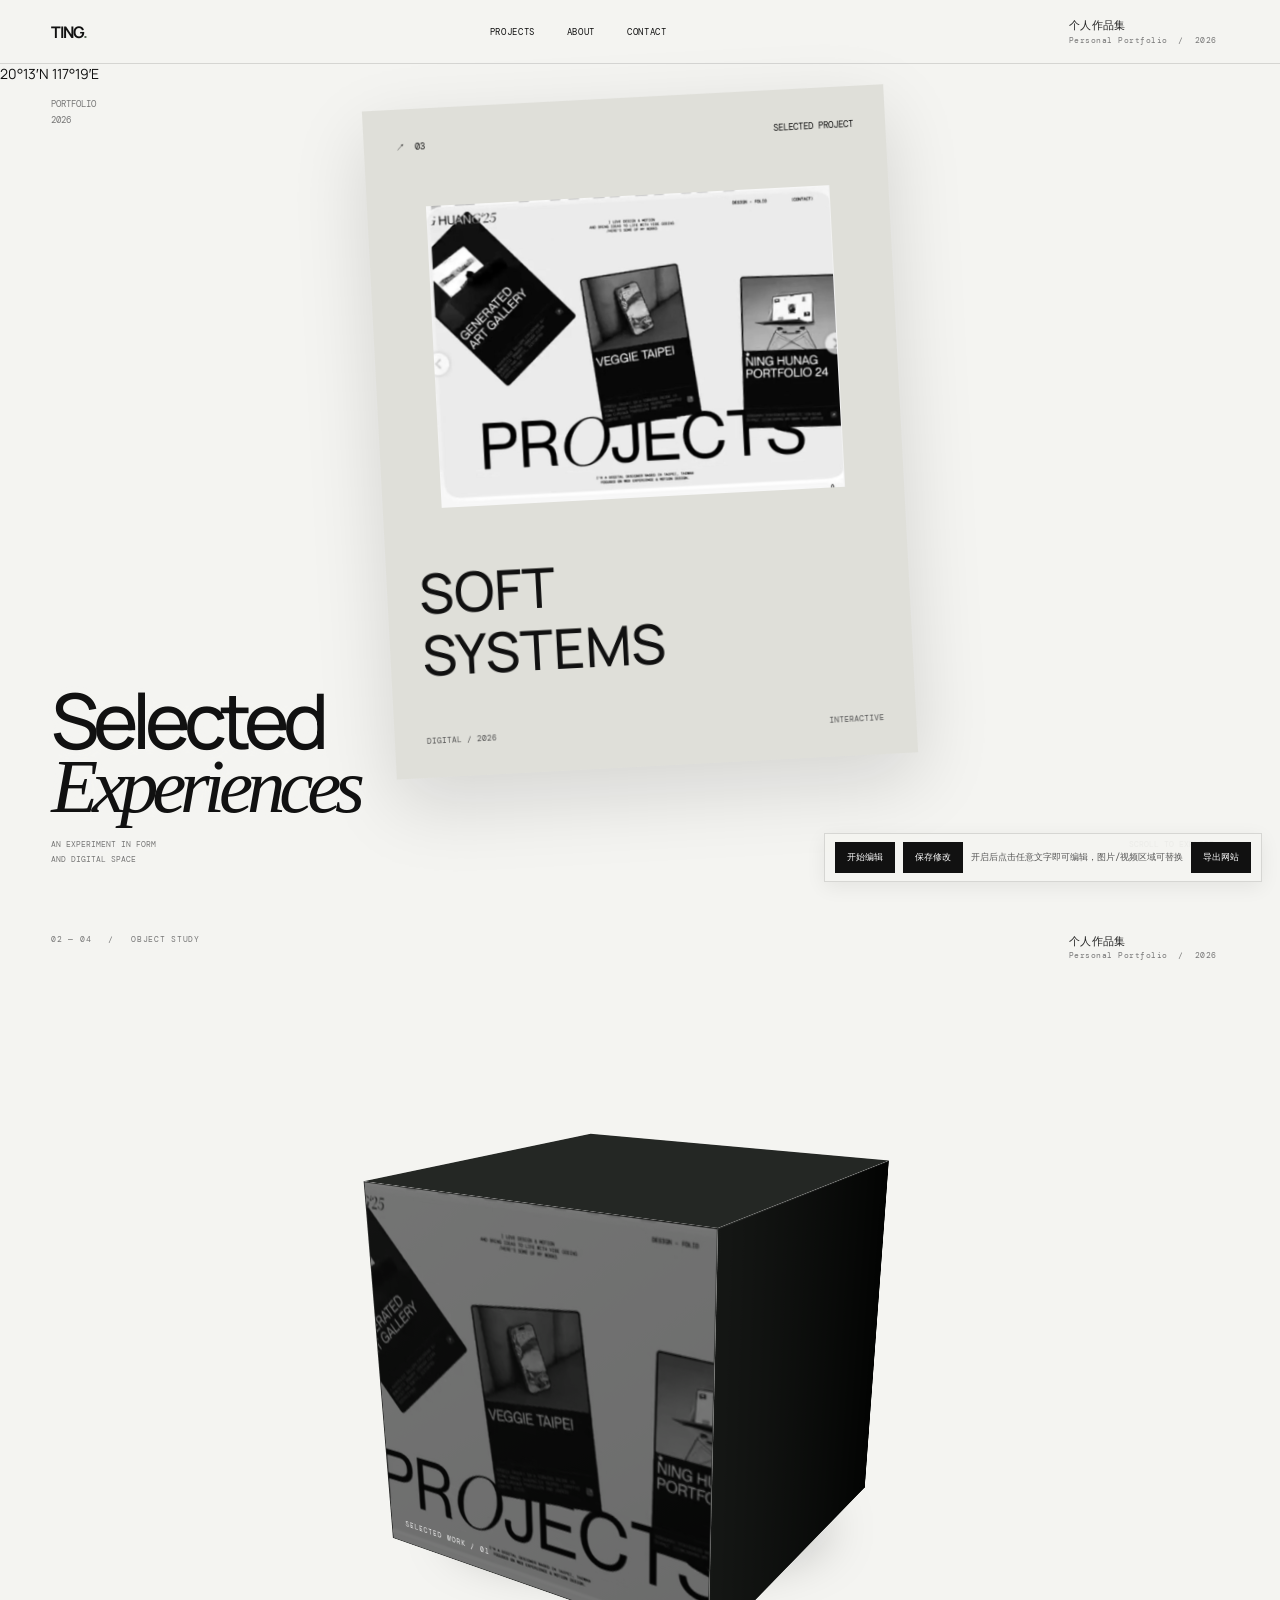
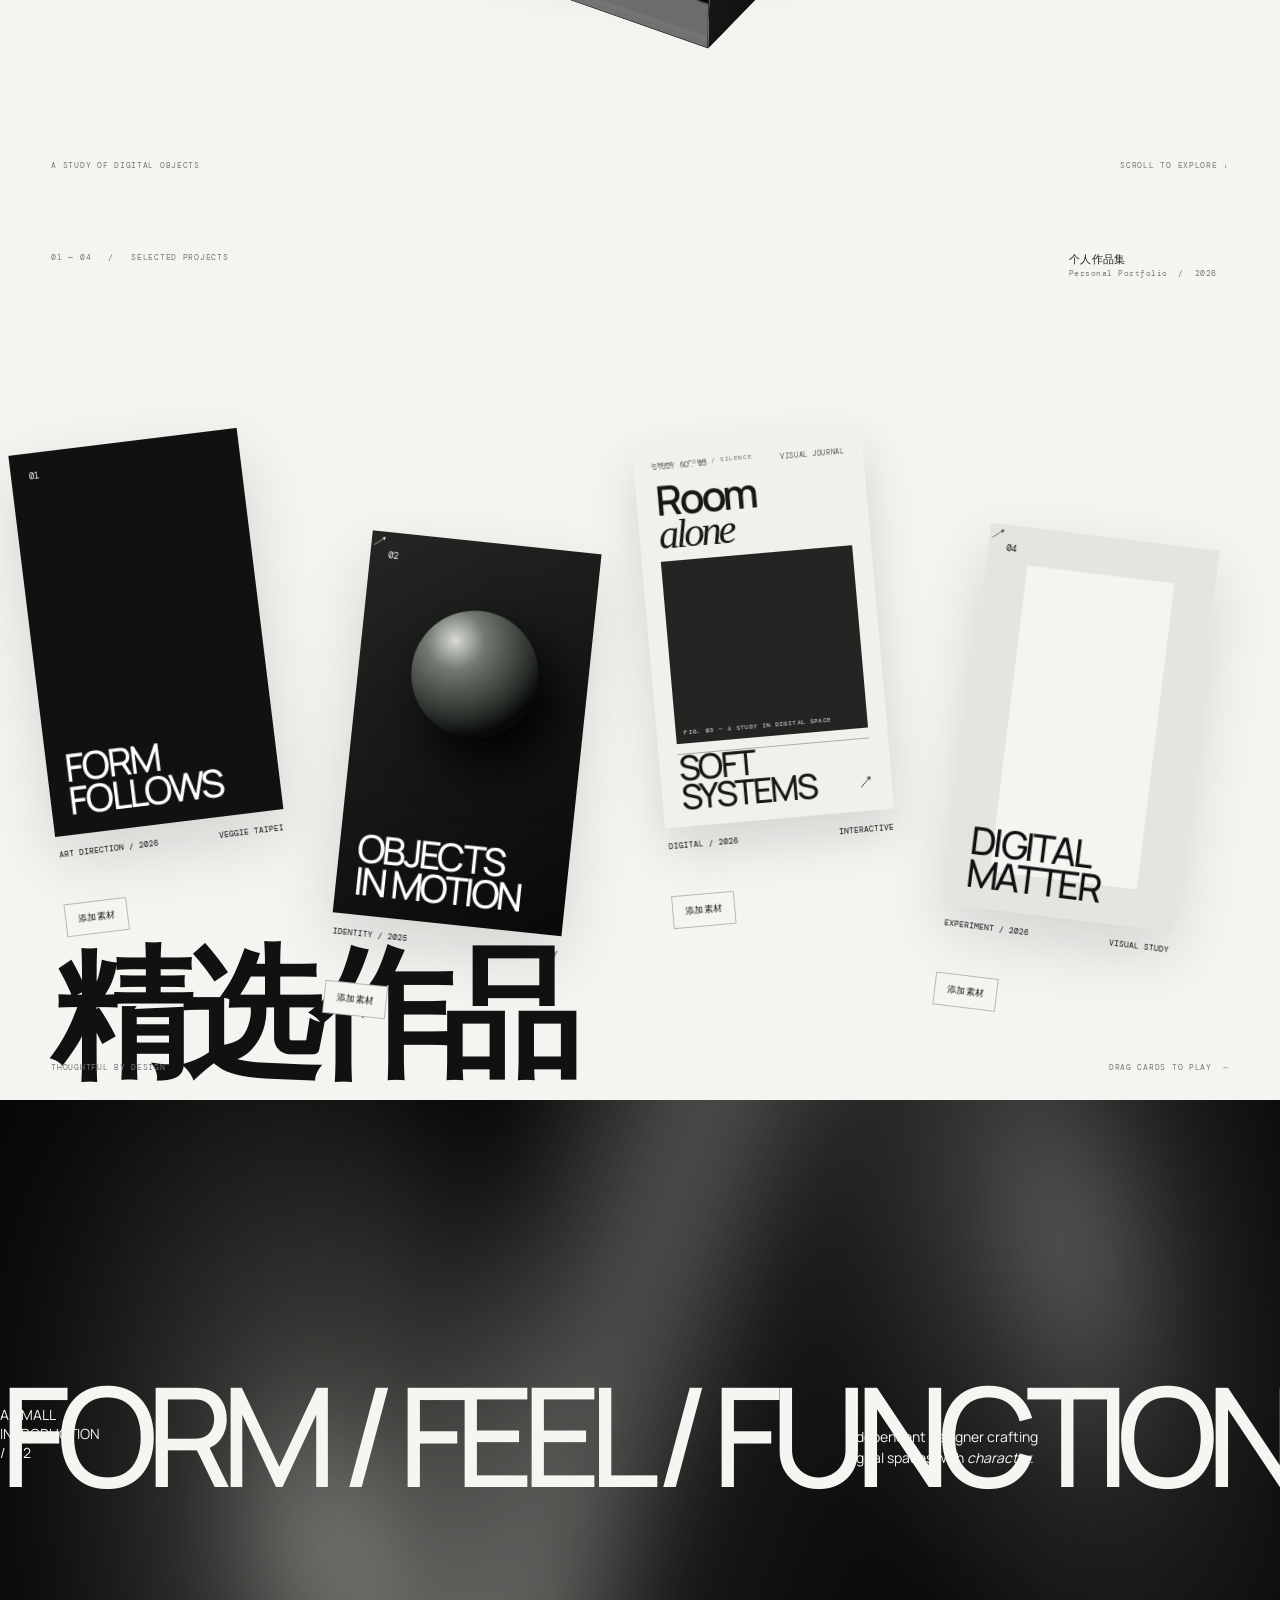
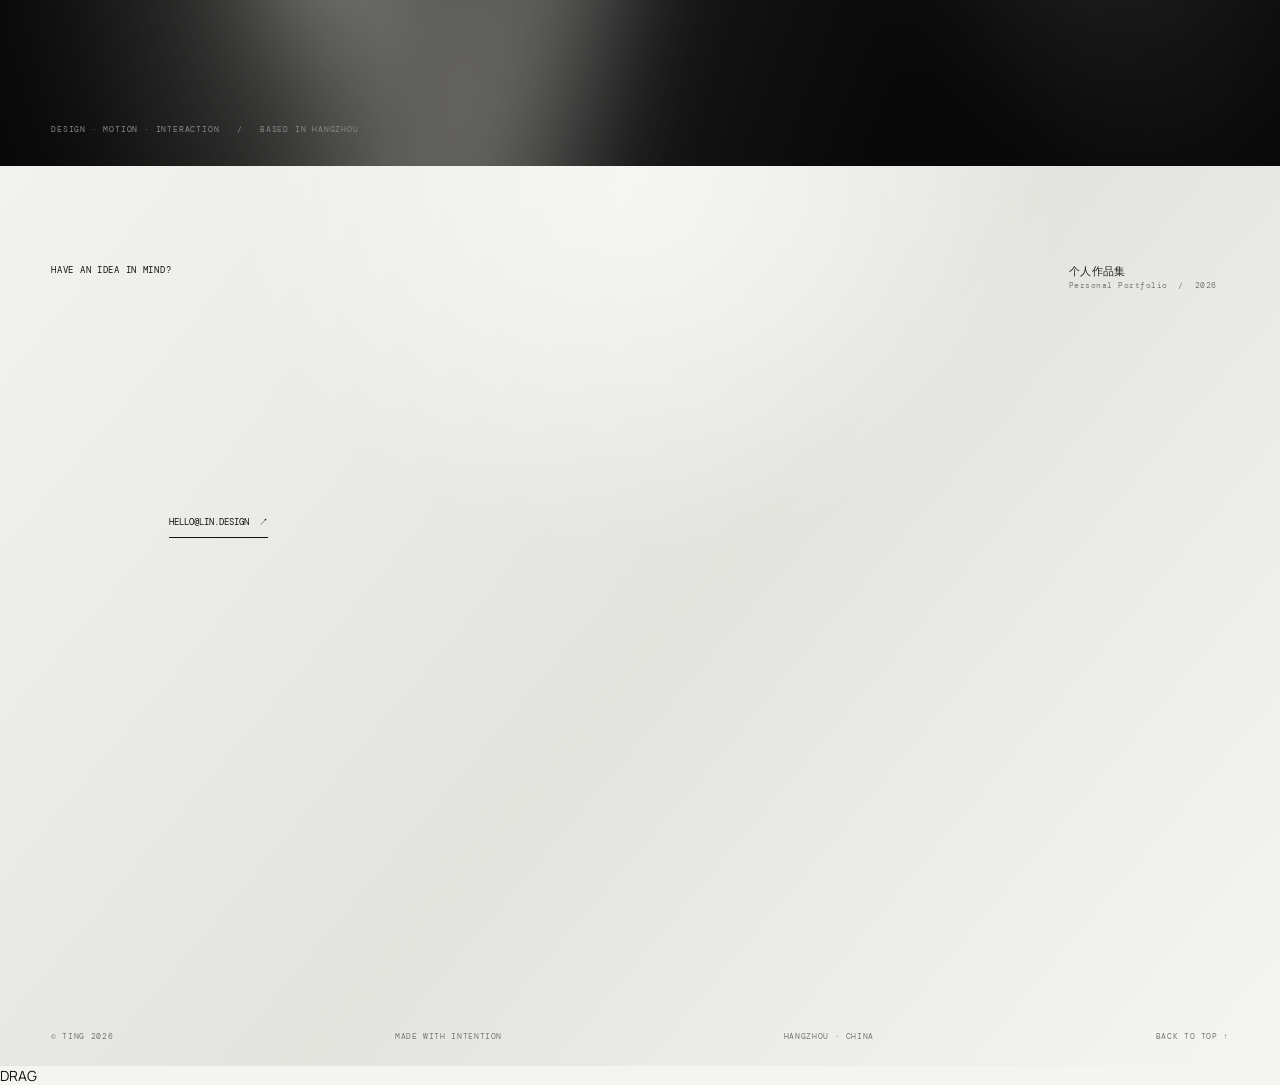
==== commit 5f918db7: "Delete unused menu button from page markup" ====
--- a/editor.html
+++ b/editor.html
@@ -6,7 +6,7 @@
 <link rel="preconnect" href="https://fonts.googleapis.com"><link rel="preconnect" href="https://fonts.gstatic.com" crossorigin><link href="https://fonts.googleapis.com/css2?family=DM+Mono:wght@400;500&family=Manrope:wght@300;400;500;600;700&display=swap" rel="stylesheet"><link rel="stylesheet" href="style.css?v=portfolio-responsive-2026">
 </head>
 <body>
-<header class="site-head"><a class="brand" href="#top" aria-label="TING 首页">TING<span>.</span></a><nav aria-label="主导航"><a href="#projects">PROJECTS</a><a href="#about">ABOUT</a><a href="#contact">CONTACT</a></nav><span class="edition"><b>个人作品集</b><small>Personal Portfolio&nbsp; / &nbsp;2026</small></span><button class="menu-toggle" aria-label="切换菜单" aria-expanded="false"><span></span><span></span></button></header>
+<header class="site-head"><a class="brand" href="#top" aria-label="TING 首页">TING<span>.</span></a><nav aria-label="主导航"><a href="#projects">PROJECTS</a><a href="#about">ABOUT</a><a href="#contact">CONTACT</a></nav><span class="edition"><b>个人作品集</b><small>Personal Portfolio&nbsp; / &nbsp;2026</small></span></header>
 <main id="top">
 <section class="intro section-light"><div class="edge-note">PORTFOLIO<br>2026</div><div class="box-scene" aria-label="SOFT SYSTEMS 作品展示"><div class="showcase" id="showcase"><article class="hero-project-card"><div class="hero-card-top"><span>↗ &nbsp;03</span><span>SELECTED PROJECT</span></div><div class="hero-card-preview"><video autoplay muted loop playsinline poster="homepage-poster.jpg"><source src="素材1.mp4" type="video/mp4"></video></div><h2>SOFT<br>SYSTEMS</h2><div class="hero-card-foot"><span>DIGITAL / 2026</span><span>INTERACTIVE</span></div></article></div></div><div class="intro-caption"><span>AN EXPERIMENT IN FORM<br>AND DIGITAL SPACE</span><span>SCROLL TO EXPLORE&nbsp; ↓</span></div><h1 class="intro-title">Selected<br><i>Experiences</i></h1><span class="hero-coordinate">20°13′N&nbsp; 117°19′E</span></section>
 <section class="cube-page section-light" id="showcase"><div class="cube-page-meta"><span>02 — 04 &nbsp; / &nbsp; OBJECT STUDY</span><span class="page-brand"><b>个人作品集</b><small>Personal Portfolio&nbsp; / &nbsp;2026</small></span></div><div class="cube-stage"><div class="cube-shadow"></div><div class="cube-model" id="cubeModel"><div class="cube-face cube-front"><img src="homepage-poster.jpg" alt="作品集展示"><span>SELECTED WORK / 01</span></div><div class="cube-face cube-back"></div><div class="cube-face cube-right"></div><div class="cube-face cube-left"></div><div class="cube-face cube-top"></div><div class="cube-face cube-bottom"></div></div></div><div class="cube-page-caption"><span>A STUDY OF DIGITAL OBJECTS</span><span>SCROLL TO EXPLORE ↓</span></div></section><section class="projects section-light" id="projects"><div class="section-meta"><span>01 — 04 &nbsp; / &nbsp; SELECTED PROJECTS</span><span class="page-brand"><b>个人作品集</b><small>Personal Portfolio&nbsp; / &nbsp;2026</small></span></div><h2 class="projects-title">精选作品</h2><div class="card-field" aria-label="可拖动的作品卡片"><article class="work-card card-a" tabindex="0"><a href="#about" class="card-link" aria-label="查看 Form Follows 项目"><div class="card-image image-a"><video autoplay muted loop playsinline poster="work/frame-03.jpg"><source src="素材1.mp4" type="video/mp4"></video><span>01</span><b>FORM<br>FOLLOWS</b><i>↗</i></div><div class="card-info"><span contenteditable="true">ART DIRECTION / 2026</span><span contenteditable="true">VEGGIE TAIPEI</span></div><div class="project-gallery" aria-label="项目详情素材序列"></div><label class="asset-button">添加素材<input class="asset-input" type="file" accept="image/*,video/*" multiple></label></a></article><article class="work-card card-b" tabindex="0"><a href="#about" class="card-link" aria-label="查看 Objects in Motion 项目"><div class="card-image image-b"><div class="sculpture" aria-hidden="true"></div><span>02</span><b>OBJECTS<br>IN MOTION</b><i>↗</i></div><div class="card-info"><span contenteditable="true">IDENTITY / 2025</span><span contenteditable="true">FORM STUDY</span></div><div class="project-gallery" aria-label="项目详情素材序列"></div><label class="asset-button">添加素材<input class="asset-input" type="file" accept="image/*,video/*" multiple></label></a></article><article class="work-card card-c" tabindex="0"><a href="#about" class="card-link" aria-label="查看 Soft Systems 项目"><div class="card-image image-c soft-editorial"><div class="editorial-head"><span>STUDY NO. 03</span><span>VISUAL JOURNAL</span></div><h3>Room<br><i>alone</i></h3><div class="editorial-photo"><video autoplay muted loop playsinline poster="work/frame-06.jpg"><source src="素材1.mp4" type="video/mp4"></video><span>FIG. 03 — A STUDY IN DIGITAL SPACE</span></div><div class="editorial-rule"></div><span>LIGHT / FORM / SILENCE</span><b>SOFT<br>SYSTEMS</b><i class="card-arrow">↗</i></div><div class="card-info"><span contenteditable="true">DIGITAL / 2026</span><span contenteditable="true">INTERACTIVE</span></div><div class="project-gallery" aria-label="项目详情素材序列"></div><label class="asset-button">添加素材<input class="asset-input" type="file" accept="image/*,video/*" multiple></label></a></article><article class="work-card card-d" tabindex="0"><a href="#about" class="card-link" aria-label="查看 Digital Matter 项目"><div class="card-image image-d"><div class="mini-screen"><video autoplay muted loop playsinline poster="work/frame-03.jpg"><source src="素材1.mp4" type="video/mp4"></video></div><span>04</span><b>DIGITAL<br>MATTER</b><i>↗</i></div><div class="card-info"><span contenteditable="true">EXPERIMENT / 2026</span><span contenteditable="true">VISUAL STUDY</span></div><div class="project-gallery" aria-label="项目详情素材序列"></div><label class="asset-button">添加素材<input class="asset-input" type="file" accept="image/*,video/*" multiple></label></a></article></div><div class="projects-bottom"><span>THOUGHTFUL BY DESIGN</span><span>DRAG CARDS TO PLAY&nbsp; ↔</span></div></section>
--- a/style.css
+++ b/style.css
@@ -278,3 +278,6 @@
  .typography-controls{flex-wrap:wrap}
  .asset-toolbar{max-height:40svh;overflow:auto}
 }
+
+.site-head .menu-toggle{display:none}
+
